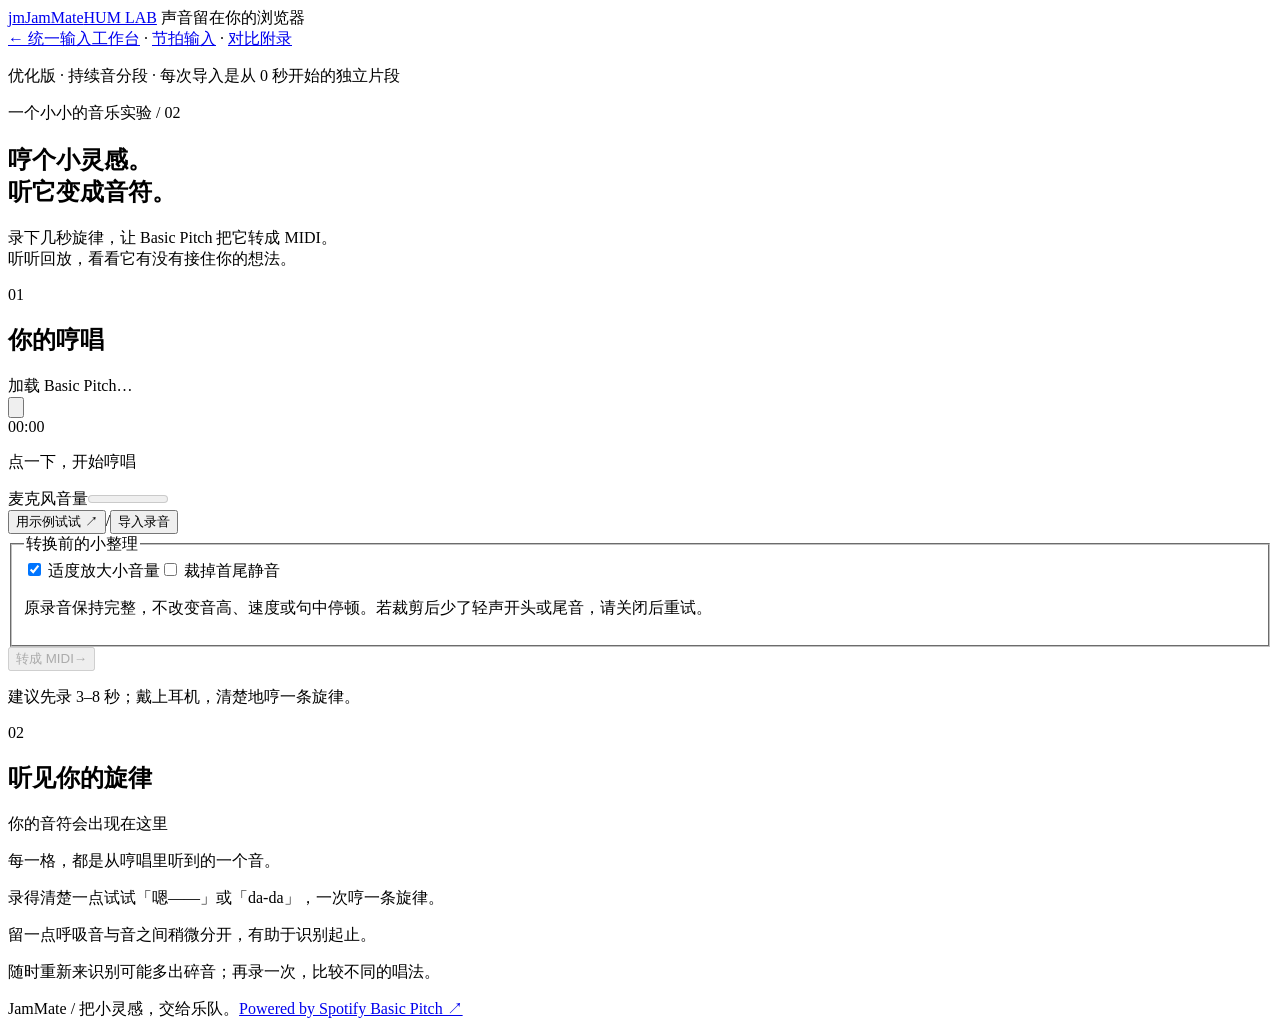
==== web/optimized/src/index.html @ 3d32fcd2 "Export three JamMate inputs for MRT2 handoff" ====
<!doctype html>
<html lang="zh-CN">
<head>
  <meta charset="UTF-8">
  <meta name="viewport" content="width=device-width, initial-scale=1">
  <meta name="theme-color" content="#f5f3ed">
  <meta name="description" content="JamMate 哼唱实验：录一段旋律，用 Spotify Basic Pitch 转成 MIDI，回放并下载。录音在浏览器内处理。">
  <title>JamMate · 哼唱转 MIDI</title>
  <link rel="stylesheet" href="./style.css">
</head>
<body>
  <div class="page">
    <header class="header">
      <a class="brand" href="./" aria-label="JamMate 首页"><span class="brand-mark" aria-hidden="true">j<span>m</span></span>JamMate<span class="lab">HUM LAB</span></a>
      <span class="local-badge"><span aria-hidden="true"></span>声音留在你的浏览器</span>
    </header>

    <main><nav><a href="/">← 统一输入工作台</a> · <a href="/rhythm.html">节拍输入</a> · <a href="/appendix.html">对比附录</a></nav><p class="status">优化版 · 持续音分段 · 每次导入是从 0 秒开始的独立片段</p>
      <section class="intro" aria-labelledby="page-title">
        <p class="eyebrow">一个小小的音乐实验 / 02</p>
        <h1 id="page-title">哼个小灵感。<br><span>听它变成音符。</span></h1>
        <p class="intro-copy">录下几秒旋律，让 Basic Pitch 把它转成 MIDI。<br class="desktop-break">听听回放，看看它有没有接住你的想法。</p>
      </section>

      <section class="workspace" aria-label="哼唱转 MIDI 工作台">
        <div class="capture">
          <div class="panel-heading"><span class="step">01</span><h2>你的哼唱</h2><span id="model-badge" class="model-badge" role="status"><span class="spinner" aria-hidden="true"></span><span id="model-label">加载 Basic Pitch…</span></span></div>
          <div class="recording-zone">
            <div class="record-rings" id="record-rings">
              <button id="record" class="record-button" aria-label="开始录音" type="button">
                <svg id="mic-icon" viewBox="0 0 32 32" fill="none" aria-hidden="true"><rect x="12" y="4" width="8" height="15" rx="4" stroke="currentColor" stroke-width="2"/><path d="M8 14v2a8 8 0 0016 0v-2M16 24v5M11 29h10" stroke="currentColor" stroke-width="2" stroke-linecap="round"/></svg>
                <span id="stop-icon" class="stop-icon" hidden></span>
              </button>
            </div>
            <span id="record-timer" class="record-timer">00:00</span>
            <p id="record-prompt" class="record-prompt">点一下，开始哼唱</p>
            <div class="level-wrap"><span class="level-caption">麦克风音量</span><meter id="input-level" min="0" max="1" value="0" aria-label="麦克风输入音量"></meter></div>
          </div>
          <div class="source-actions"><button id="example" class="text-button" type="button">用示例试试 <span aria-hidden="true">↗</span></button><span aria-hidden="true">/</span><button id="import" class="text-button" type="button">导入录音</button><input id="file" type="file" accept="audio/*,.wav,.mp3,.m4a,.ogg,.webm" hidden></div>
          <div id="original-track" class="original-track" hidden><div class="track-caption"><span id="source-name">原始录音</span><span id="source-duration"></span></div><audio id="original" controls preload="metadata" aria-label="播放原始录音"></audio><a id="download-original" class="download-button original-download" download>下载原录音 ↓</a></div>
          <fieldset class="processing-options"><legend>转换前的小整理</legend><label><input id="normalize" type="checkbox" checked> 适度放大小音量</label><label><input id="trim" type="checkbox"> 裁掉首尾静音</label><p>原录音保持完整，不改变音高、速度或句中停顿。若裁剪后少了轻声开头或尾音，请关闭后重试。</p></fieldset>
          <div id="quality-panel" class="quality-panel" hidden aria-live="polite"><p id="quality-summary"></p><details><summary>查看音频与处理信息</summary><p id="quality-metrics"></p><p id="processing-summary"></p><p>音量检查不能判断旋律是否清晰，也不能修复已录入的失真。声音偏小不一定是噪声。</p></details></div>
          <button id="convert" class="primary-button" type="button" disabled><span>转成 MIDI</span><span aria-hidden="true">→</span></button>
          <button id="retry-model" class="text-button retry" type="button" hidden>重新加载模型</button>
          <p id="status" class="status" role="status" aria-live="polite">建议先录 3–8 秒；戴上耳机，清楚地哼一条旋律。</p>
          <progress id="progress" max="1" value="0" aria-label="转换进度" hidden></progress>
        </div>

        <div class="result">
          <div class="panel-heading"><span class="step">02</span><h2>听见你的旋律</h2><span id="note-count" class="note-count" hidden></span></div>
          <div id="empty" class="empty-state"><div class="empty-score" aria-hidden="true"><span></span><span></span><span></span><span></span><i></i><i></i><i></i><i></i></div><p>你的音符会出现在这里</p><span>每一格，都是从哼唱里听到的一个音。</span></div>
          <div id="result-content" hidden>
            <p id="result-state" class="result-state">自由哼唱 · BPM 未指定 · 保留原节奏</p>
            <label class="variant-label">对比版本<select id="variant"><option value="cleaned">连贯哼唱</option><option value="raw">原始识别</option></select></label>
            <p id="cleanup-summary" class="cleanup-summary"></p>
            <p id="overlap-hint" class="overlap-hint" hidden>有不同音高重叠，可能包含误识别。已保留，方便你对照原声判断。</p>
            <div class="score-top"><span>音符预览</span><span id="result-time"></span></div>
            <canvas id="piano-roll" aria-label="音符图：横轴为时间，纵轴为音高。" role="img"></canvas>
            <div class="playback-controls"><button id="play-midi" class="play-button" type="button"><span aria-hidden="true">▶</span> 听 MIDI</button><label class="tone-label">音色<select id="timbre"><option value="soft">柔和合成器</option><option value="bright">明亮合成器</option><option value="pluck">短促拨弦</option></select></label></div>
            <div class="result-bottom"><div class="export-actions"><a id="download-midi" class="download-button" download="jammate-hum.mid">下载 MIDI ↓</a><a id="download-event" class="download-button" download>旧版输入 JSON ↓</a><a id="download-json" class="download-button" download="jammate-hum.json">下载 JSON ↓</a></div><span id="conversion-time"></span></div>
            <button type="button" id="humming-mrt2-export" class="download-button" disabled>导出 MRT2 输入</button>
            <section id="band-panel" hidden></section>
            <p class="result-hint">试听与下载使用当前版本，时间从原录音开始。<br>试听统一力度，方便比较旋律；外部 MIDI 音源可能不同。</p>
            <details class="export-help"><summary>这些文件有什么用？</summary><p>MIDI 用于音乐软件；JSON 包含两版音符、当前选择、音频检查及处理记录，方便接入 JamMate。</p><p>MIDI 内的 120 BPM 只用于记录时间，并非检测到的速度；没有对齐节拍。JSON 中保留 BPM 未知。原录音请单独下载，刷新页面后需重新导入。</p></details>
          </div>
        </div>
      </section>

      <aside class="tips" aria-label="录音建议"><p><span>录得清楚一点</span>试试「嗯——」或「da-da」，一次哼一条旋律。</p><p><span>留一点呼吸</span>音与音之间稍微分开，有助于识别起止。</p><p><span>随时重新来</span>识别可能多出碎音；再录一次，比较不同的唱法。</p></aside>
    </main>
    <footer><span>JamMate / 把小灵感，交给乐队。</span><a href="https://github.com/spotify/basic-pitch-ts" target="_blank" rel="noreferrer">Powered by Spotify Basic Pitch ↗</a></footer>
  </div>
  <script type="module" src="./app.js"></script>
</body>
</html>
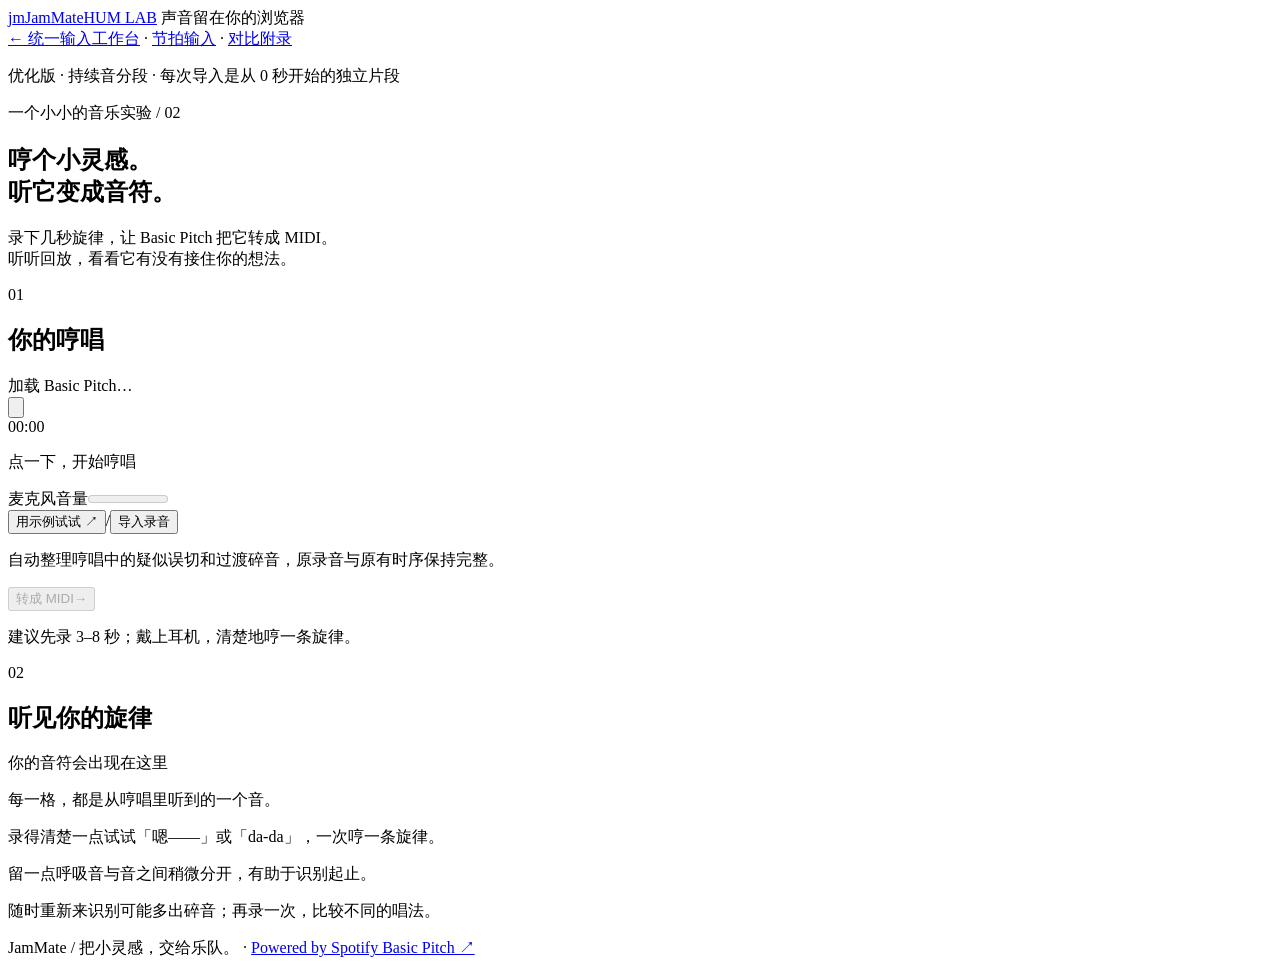
==== commit a695ae9a: "Back up complete JamMate workbench, input recognition and MRT2 integration" ====
--- a/web/optimized/src/index.html
+++ b/web/optimized/src/index.html
@@ -38,7 +38,7 @@
           </div>
           <div class="source-actions"><button id="example" class="text-button" type="button">用示例试试 <span aria-hidden="true">↗</span></button><span aria-hidden="true">/</span><button id="import" class="text-button" type="button">导入录音</button><input id="file" type="file" accept="audio/*,.wav,.mp3,.m4a,.ogg,.webm" hidden></div>
           <div id="original-track" class="original-track" hidden><div class="track-caption"><span id="source-name">原始录音</span><span id="source-duration"></span></div><audio id="original" controls preload="metadata" aria-label="播放原始录音"></audio><a id="download-original" class="download-button original-download" download>下载原录音 ↓</a></div>
-          <fieldset class="processing-options"><legend>转换前的小整理</legend><label><input id="normalize" type="checkbox" checked> 适度放大小音量</label><label><input id="trim" type="checkbox"> 裁掉首尾静音</label><p>原录音保持完整，不改变音高、速度或句中停顿。若裁剪后少了轻声开头或尾音，请关闭后重试。</p></fieldset>
+          <p class="status">自动整理哼唱中的疑似误切和过渡碎音，原录音与原有时序保持完整。</p>
           <div id="quality-panel" class="quality-panel" hidden aria-live="polite"><p id="quality-summary"></p><details><summary>查看音频与处理信息</summary><p id="quality-metrics"></p><p id="processing-summary"></p><p>音量检查不能判断旋律是否清晰，也不能修复已录入的失真。声音偏小不一定是噪声。</p></details></div>
           <button id="convert" class="primary-button" type="button" disabled><span>转成 MIDI</span><span aria-hidden="true">→</span></button>
           <button id="retry-model" class="text-button retry" type="button" hidden>重新加载模型</button>
@@ -51,24 +51,23 @@
           <div id="empty" class="empty-state"><div class="empty-score" aria-hidden="true"><span></span><span></span><span></span><span></span><i></i><i></i><i></i><i></i></div><p>你的音符会出现在这里</p><span>每一格，都是从哼唱里听到的一个音。</span></div>
           <div id="result-content" hidden>
             <p id="result-state" class="result-state">自由哼唱 · BPM 未指定 · 保留原节奏</p>
-            <label class="variant-label">对比版本<select id="variant"><option value="cleaned">连贯哼唱</option><option value="raw">原始识别</option></select></label>
             <p id="cleanup-summary" class="cleanup-summary"></p>
             <p id="overlap-hint" class="overlap-hint" hidden>有不同音高重叠，可能包含误识别。已保留，方便你对照原声判断。</p>
             <div class="score-top"><span>音符预览</span><span id="result-time"></span></div>
             <canvas id="piano-roll" aria-label="音符图：横轴为时间，纵轴为音高。" role="img"></canvas>
             <div class="playback-controls"><button id="play-midi" class="play-button" type="button"><span aria-hidden="true">▶</span> 听 MIDI</button><label class="tone-label">音色<select id="timbre"><option value="soft">柔和合成器</option><option value="bright">明亮合成器</option><option value="pluck">短促拨弦</option></select></label></div>
-            <div class="result-bottom"><div class="export-actions"><a id="download-midi" class="download-button" download="jammate-hum.mid">下载 MIDI ↓</a><a id="download-event" class="download-button" download>旧版输入 JSON ↓</a><a id="download-json" class="download-button" download="jammate-hum.json">下载 JSON ↓</a></div><span id="conversion-time"></span></div>
+            <div class="result-bottom"><div class="export-actions"><a id="download-midi" class="download-button" download="jammate-hum.mid">下载 MIDI ↓</a><a id="download-event" class="download-button" download>下载 InputEvent ↓</a><a id="download-json" class="download-button" download="jammate-hum.json">下载 JSON ↓</a></div><span id="conversion-time"></span></div>
             <button type="button" id="humming-mrt2-export" class="download-button" disabled>导出 MRT2 输入</button>
             <section id="band-panel" hidden></section>
-            <p class="result-hint">试听与下载使用当前版本，时间从原录音开始。<br>试听统一力度，方便比较旋律；外部 MIDI 音源可能不同。</p>
-            <details class="export-help"><summary>这些文件有什么用？</summary><p>MIDI 用于音乐软件；JSON 包含两版音符、当前选择、音频检查及处理记录，方便接入 JamMate。</p><p>MIDI 内的 120 BPM 只用于记录时间，并非检测到的速度；没有对齐节拍。JSON 中保留 BPM 未知。原录音请单独下载，刷新页面后需重新导入。</p></details>
+            <p class="result-hint">试听、MIDI 和 InputEvent 使用同一份旋律，时间从原录音开始。<br>试听统一力度；外部 MIDI 音源可能不同。</p>
+            <details class="export-help"><summary>这些文件有什么用？</summary><p>MIDI 用于音乐软件；InputEvent 用于接入 JamMate；JSON 保留原始识别、过滤记录及最终旋律，便于排查误删。</p><p>MIDI 内的 120 BPM 只用于记录时间，并非检测到的速度；没有对齐节拍。JSON 中保留 BPM 未知。原录音请单独下载，刷新页面后需重新导入。</p></details>
           </div>
         </div>
       </section>
 
       <aside class="tips" aria-label="录音建议"><p><span>录得清楚一点</span>试试「嗯——」或「da-da」，一次哼一条旋律。</p><p><span>留一点呼吸</span>音与音之间稍微分开，有助于识别起止。</p><p><span>随时重新来</span>识别可能多出碎音；再录一次，比较不同的唱法。</p></aside>
     </main>
-    <footer><span>JamMate / 把小灵感，交给乐队。</span><a href="https://github.com/spotify/basic-pitch-ts" target="_blank" rel="noreferrer">Powered by Spotify Basic Pitch ↗</a></footer>
+    <footer><span>JamMate / 把小灵感，交给乐队。 · <span id="pipeline-version"></span></span><a href="https://github.com/spotify/basic-pitch-ts" target="_blank" rel="noreferrer">Powered by Spotify Basic Pitch ↗</a></footer>
   </div>
   <script type="module" src="./app.js"></script>
 </body>
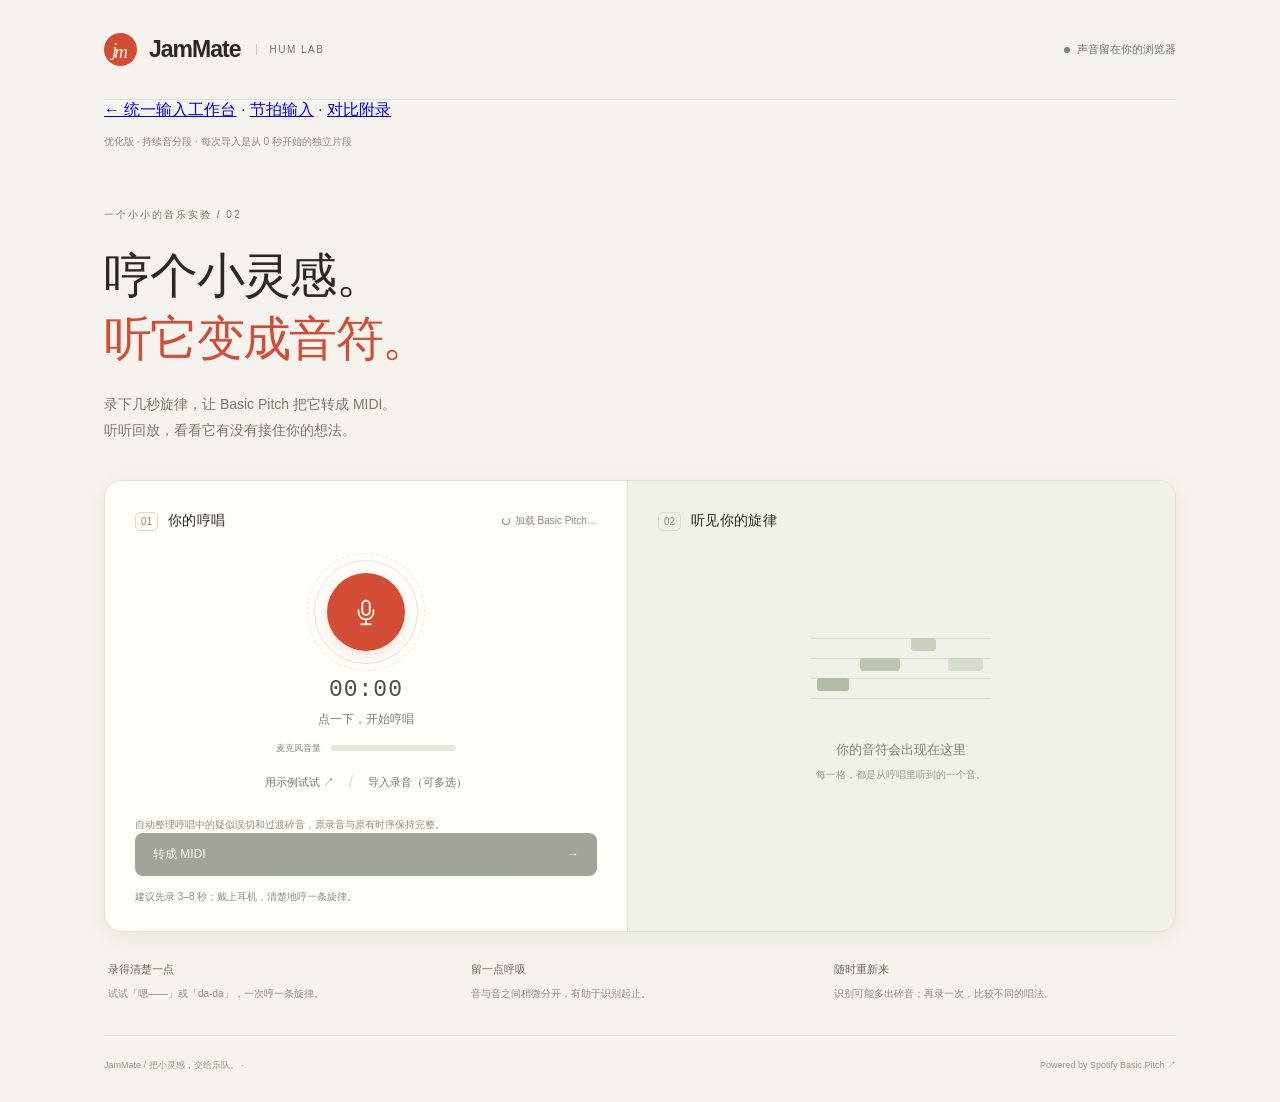
==== commit 2fd5e0c1: "Preserve full input workbench with editable humming and rhythm" ====
--- a/web/optimized/src/index.html
+++ b/web/optimized/src/index.html
@@ -36,7 +36,8 @@
             <p id="record-prompt" class="record-prompt">点一下，开始哼唱</p>
             <div class="level-wrap"><span class="level-caption">麦克风音量</span><meter id="input-level" min="0" max="1" value="0" aria-label="麦克风输入音量"></meter></div>
           </div>
-          <div class="source-actions"><button id="example" class="text-button" type="button">用示例试试 <span aria-hidden="true">↗</span></button><span aria-hidden="true">/</span><button id="import" class="text-button" type="button">导入录音</button><input id="file" type="file" accept="audio/*,.wav,.mp3,.m4a,.ogg,.webm" hidden></div>
+          <div class="source-actions"><button id="example" class="text-button" type="button">用示例试试 <span aria-hidden="true">↗</span></button><span aria-hidden="true">/</span><button id="import" class="text-button" type="button">导入录音（可多选）</button><input id="file" type="file" multiple accept="audio/*,.wav,.mp3,.m4a,.ogg,.webm" hidden></div>
+          <label class="review-control" id="take-picker" hidden>当前录音<select id="take"></select></label>
           <div id="original-track" class="original-track" hidden><div class="track-caption"><span id="source-name">原始录音</span><span id="source-duration"></span></div><audio id="original" controls preload="metadata" aria-label="播放原始录音"></audio><a id="download-original" class="download-button original-download" download>下载原录音 ↓</a></div>
           <p class="status">自动整理哼唱中的疑似误切和过渡碎音，原录音与原有时序保持完整。</p>
           <div id="quality-panel" class="quality-panel" hidden aria-live="polite"><p id="quality-summary"></p><details><summary>查看音频与处理信息</summary><p id="quality-metrics"></p><p id="processing-summary"></p><p>音量检查不能判断旋律是否清晰，也不能修复已录入的失真。声音偏小不一定是噪声。</p></details></div>
@@ -51,16 +52,26 @@
           <div id="empty" class="empty-state"><div class="empty-score" aria-hidden="true"><span></span><span></span><span></span><span></span><i></i><i></i><i></i><i></i></div><p>你的音符会出现在这里</p><span>每一格，都是从哼唱里听到的一个音。</span></div>
           <div id="result-content" hidden>
             <p id="result-state" class="result-state">自由哼唱 · BPM 未指定 · 保留原节奏</p>
+            <label class="review-control">对比版本<select id="revision"><option value="current">BPM 短音过滤＋独立起音保护（默认）</option><option value="previous">旧版 D</option></select></label>
             <p id="cleanup-summary" class="cleanup-summary"></p>
+            <label class="review-control" id="region-picker" hidden>MIDI 试听范围<select id="region"><option value="">全段</option></select></label>
             <p id="overlap-hint" class="overlap-hint" hidden>有不同音高重叠，可能包含误识别。已保留，方便你对照原声判断。</p>
-            <div class="score-top"><span>音符预览</span><span id="result-time"></span></div>
-            <canvas id="piano-roll" aria-label="音符图：横轴为时间，纵轴为音高。" role="img"></canvas>
+            <div class="score-top"><span>旋律音轨 · 点音符可编辑</span><span id="result-time"></span></div>
+            <canvas id="piano-roll" aria-label="旋律音轨。也可在下方选择音符并编辑。" role="img"></canvas>
+            <div class="note-tools" aria-label="音符编辑">
+              <label for="note-select">当前音符</label>
+              <select id="note-select" aria-label="当前音符"></select>
+              <button id="edit-note" type="button">编辑</button>
+              <button id="add-note" type="button">＋ 添加音符</button>
+              <button id="undo-note" type="button">撤销上一步</button>
+            </div>
             <div class="playback-controls"><button id="play-midi" class="play-button" type="button"><span aria-hidden="true">▶</span> 听 MIDI</button><label class="tone-label">音色<select id="timbre"><option value="soft">柔和合成器</option><option value="bright">明亮合成器</option><option value="pluck">短促拨弦</option></select></label></div>
-            <div class="result-bottom"><div class="export-actions"><a id="download-midi" class="download-button" download="jammate-hum.mid">下载 MIDI ↓</a><a id="download-event" class="download-button" download>下载 InputEvent ↓</a><a id="download-json" class="download-button" download="jammate-hum.json">下载 JSON ↓</a></div><span id="conversion-time"></span></div>
+            <div class="confirm-row"><button id="confirm-melody" class="play-button" type="button">确认旋律</button><span id="edit-status" role="status" aria-live="polite"></span></div>
+            <div class="result-bottom"><div class="export-actions"><a id="download-midi" class="download-button" aria-disabled="true" download="jammate-hum.mid">下载 MIDI ↓</a><a id="download-event" class="download-button" aria-disabled="true" download>下载 InputEvent ↓</a><a id="download-json" class="download-button" aria-disabled="true" download="jammate-hum.json">下载 JSON ↓</a></div><span id="conversion-time"></span></div>
             <button type="button" id="humming-mrt2-export" class="download-button" disabled>导出 MRT2 输入</button>
             <section id="band-panel" hidden></section>
-            <p class="result-hint">试听、MIDI 和 InputEvent 使用同一份旋律，时间从原录音开始。<br>试听统一力度；外部 MIDI 音源可能不同。</p>
-            <details class="export-help"><summary>这些文件有什么用？</summary><p>MIDI 用于音乐软件；InputEvent 用于接入 JamMate；JSON 保留原始识别、过滤记录及最终旋律，便于排查误删。</p><p>MIDI 内的 120 BPM 只用于记录时间，并非检测到的速度；没有对齐节拍。JSON 中保留 BPM 未知。原录音请单独下载，刷新页面后需重新导入。</p></details>
+            <p class="result-hint">试听跟随当前音轨，下载使用最近一次确认的旋律。</p>
+            <details class="export-help"><summary>这些文件有什么用？</summary><p>MIDI 用于音乐软件，InputEvent 用于接入 JamMate。JSON 记录识别结果和短音过滤的门槛。</p><p>估计的 BPM 只用于过滤。MIDI 按原录音的时间播放，文件内用 120 BPM 编码时间。原录音可单独下载。</p></details>
           </div>
         </div>
       </section>
@@ -69,6 +80,23 @@
     </main>
     <footer><span>JamMate / 把小灵感，交给乐队。 · <span id="pipeline-version"></span></span><a href="https://github.com/spotify/basic-pitch-ts" target="_blank" rel="noreferrer">Powered by Spotify Basic Pitch ↗</a></footer>
   </div>
+  <dialog id="note-dialog" aria-labelledby="note-title">
+    <form id="note-form">
+      <h2 id="note-title">编辑音符</h2>
+      <div class="note-fields">
+        <label>开始（秒）<input id="note-start" type="number" min="0" step="any" required></label>
+        <label>结束（秒）<input id="note-end" type="number" min="0" step="any" required></label>
+        <label>音高<select id="note-pitch"></select></label>
+        <label>力度（1–127）<input id="note-velocity" type="number" min="1" max="127" step="1" required></label>
+      </div>
+      <p id="note-error" role="alert"></p>
+      <div class="dialog-actions">
+        <button id="remove-note" type="button">删除音符</button>
+        <button id="cancel-note" type="button">取消</button>
+        <button class="play-button" type="submit">应用到音轨</button>
+      </div>
+    </form>
+  </dialog>
   <script type="module" src="./app.js"></script>
 </body>
 </html>
--- a/web/optimized/src/style.css
+++ b/web/optimized/src/style.css
@@ -0,0 +1,50 @@
+:root{font-family:Inter,"Segoe UI","PingFang SC","Microsoft YaHei",sans-serif;color:#282922;background:#f5f3ed;font-synthesis:none;--muted:#77796e;--line:#e1e2d7;--red:#d34d34;--green:#556249}*{box-sizing:border-box}body{margin:0}.page{max-width:1160px;margin:auto;padding:0 44px}button,a,select{-webkit-tap-highlight-color:transparent}button,select{font:inherit}button,a{touch-action:manipulation}button{cursor:pointer}button:disabled{cursor:not-allowed;opacity:.45}button:focus-visible,a:focus-visible,select:focus-visible{outline:3px solid #9daaa3;outline-offset:4px}[hidden]{display:none!important}.header{height:100px;display:flex;align-items:center;justify-content:space-between;border-bottom:1px solid var(--line);gap:18px}.brand{font-weight:650;font-size:23px;letter-spacing:-1px;display:flex;align-items:center;gap:12px;color:inherit;text-decoration:none}.brand-mark{width:33px;height:33px;border-radius:50%;background:var(--red);color:#fff5e9;font:italic 19px Georgia,serif;display:flex;align-items:center;justify-content:center;letter-spacing:-3px;padding-right:4px}.brand-mark span{transform:translateY(2px)}.lab{font-size:10px;letter-spacing:1.5px;font-weight:500;color:var(--muted);border-left:1px solid #c9cbbd;padding-left:12px;margin-left:4px}.local-badge{font-size:11px;color:#6c7564;display:flex;align-items:center;gap:7px;white-space:nowrap}.local-badge>span{height:6px;width:6px;background:#788967;border-radius:50%}.intro{padding:58px 0 36px}.eyebrow{font-size:10px;letter-spacing:2px;color:var(--muted);margin:0 0 22px}h1{font-size:48px;font-weight:550;line-height:1.32;letter-spacing:-1.7px;margin:0}h1>span{color:var(--red)}.intro-copy{font-size:14px;line-height:1.9;color:#777b70;margin:20px 0 0}.workspace{display:grid;grid-template-columns:1fr 1.05fr;border:1px solid var(--line);border-radius:18px;background:#fffef9;overflow:hidden;box-shadow:0 5px 20px #2e3b2010}.capture,.result{padding:27px 30px 26px;min-width:0}.result{border-left:1px solid var(--line);background:#f0f1e8}.panel-heading{display:flex;align-items:center;gap:10px;min-height:27px;flex-wrap:wrap}h2{font-size:14px;font-weight:550;margin:0;letter-spacing:.3px}.step{font-size:10px;color:#878b7e;font-variant-numeric:tabular-nums;border:1px solid #d8ddcd;border-radius:5px;padding:3px 5px}.model-badge{margin-left:auto;color:#85887e;font-size:10px;display:flex;align-items:center;gap:5px}.model-badge.ready{color:#61784c}.model-badge.failed{color:#b94d3e}.spinner{display:inline-block;height:8px;width:8px;border:1px solid currentColor;border-top-color:transparent;border-radius:50%;animation:spin 1s linear infinite}.ready .spinner,.failed .spinner{animation:none;background:currentColor;border:0;height:5px;width:5px}.recording-zone{display:flex;align-items:center;flex-direction:column;padding:25px 0 14px}.record-rings{padding:12px;border-radius:50%;border:1px solid #f2e0d7;position:relative;margin:0 0 13px}.record-rings:before{content:"";position:absolute;inset:-8px;border:1px dashed #ece5da;border-radius:50%;pointer-events:none}.record-button{width:78px;height:78px;border-radius:50%;border:0;display:grid;place-items:center;background:var(--red);color:#fff9ef;box-shadow:0 5px 13px #bb422523;transition:transform .15s,background .15s}.record-button:hover{background:#bf422d;transform:translateY(-2px)}.record-button svg{width:30px;height:30px}.stop-icon{width:20px;height:20px;border-radius:3px;background:currentColor}.record-rings.recording{border-color:#d34d3470}.record-rings.recording:before{animation:pulse 1.2s ease-out infinite;border-color:#d34d3470}.record-timer{font-family:ui-monospace,Consolas,monospace;font-size:23px;letter-spacing:1px;color:#4b5043;font-variant-numeric:tabular-nums}.record-prompt{font-size:12px;margin:8px 0 14px;color:#787e6d}.level-wrap{display:flex;align-items:center;gap:10px;width:180px}.level-caption{font-size:9px;color:#8b8e84;white-space:nowrap}meter{height:6px;width:100%;background:#e5e8de;border-radius:5px}meter::-webkit-meter-bar{background:#e5e8de;border:0;height:5px;border-radius:5px}meter::-webkit-meter-optimum-value{background:#879972;border-radius:5px}.source-actions{display:flex;justify-content:center;align-items:center;gap:13px;color:#dadbd1;margin:0 0 20px}.text-button{background:transparent;border:0;color:#717963;padding:6px 2px;font-size:11px}.text-button:hover{color:var(--red)}.original-track{margin:0 0 15px}.track-caption{display:flex;justify-content:space-between;gap:12px;font-size:10px;color:#7d8372;margin-bottom:7px}.track-caption #source-name{max-width:75%;overflow:hidden;text-overflow:ellipsis;white-space:nowrap}audio{width:100%;height:34px;display:block}.primary-button{width:100%;background:#2e392a;color:#f9f6ee;border:0;border-radius:8px;padding:13px 18px;font-size:12px;display:flex;align-items:center;justify-content:space-between;transition:background .15s}.primary-button:hover:not(:disabled){background:#44543b}.status{margin:12px 0 0;color:#8a8d80;font-size:10px;line-height:1.7;min-height:17px}.status.error{color:#b54132}.retry{display:block;margin-top:6px}progress{display:block;width:100%;height:4px;border:0;margin-top:10px;accent-color:#8b9c73}progress::-webkit-progress-bar{background:#e7e9df;border-radius:3px}progress::-webkit-progress-value{background:#8b9c73;border-radius:3px}.note-count{margin-left:auto;font-size:10px;color:#6d7a5a}.empty-state{min-height:330px;display:flex;flex-direction:column;align-items:center;justify-content:center}.empty-score{width:180px;height:100px;position:relative;margin:0 0 23px}.empty-score>span{height:1px;background:#dbdfd1;width:100%;position:absolute;top:20%}.empty-score>span:nth-child(2){top:40%}.empty-score>span:nth-child(3){top:60%}.empty-score>span:nth-child(4){top:80%}.empty-score>i{width:32px;height:13px;border-radius:3px;background:#b2bda3;position:absolute;left:6px;top:60%}.empty-score>i:nth-of-type(2){left:49px;top:40%;width:40px;opacity:.8}.empty-score>i:nth-of-type(3){left:100px;top:20%;width:25px;opacity:.6}.empty-score>i:nth-of-type(4){left:137px;top:40%;width:35px;opacity:.4}.empty-state>p{font-size:13px;color:#7f8871;margin:0 0 9px}.empty-state>span{font-size:10px;color:#989e8d;text-align:center}.score-top{display:flex;justify-content:space-between;font-size:10px;color:#8b927f;margin:29px 0 10px}canvas{width:100%;height:205px;display:block}.playback-controls{display:flex;gap:15px;align-items:center;justify-content:space-between;margin-top:17px;flex-wrap:wrap}.play-button{background:#5b6a4b;color:#fffdf5;border:0;padding:11px 18px;border-radius:8px;font-size:11px;min-width:115px}.play-button:hover{background:#49593b}.tone-label{display:flex;align-items:center;gap:7px;color:#808a72;font-size:10px}select{background:transparent;border:1px solid #d4dac7;border-radius:6px;padding:7px 6px;color:#58654b;font-size:10px;max-width:145px}.result-bottom{display:flex;justify-content:space-between;align-items:center;margin-top:20px;gap:10px}.download-button{text-decoration:none;color:#5b6b4c;font-size:11px;cursor:pointer;display:flex;gap:12px;align-items:center}.download-button:hover{text-decoration:underline}#conversion-time{font-size:9px;color:#939c85}.result-hint{font-size:10px;color:#909883;line-height:1.8;margin:18px 0 0}.tips{display:grid;grid-template-columns:repeat(3,1fr);gap:25px;padding:27px 4px 32px}.tips p{font-size:10px;line-height:1.9;color:#8c9083;margin:0}.tips span{display:block;color:#686f5d;font-size:11px;margin-bottom:4px}footer{border-top:1px solid var(--line);padding:23px 0 30px;display:flex;justify-content:space-between;gap:15px;color:#96998d;font-size:9px}footer a{color:inherit;text-decoration:none}footer a:hover{color:var(--green)}@keyframes spin{to{transform:rotate(360deg)}}@keyframes pulse{to{transform:scale(1.09);opacity:.3}}@media(max-width:760px){.page{padding:0 22px}.header{height:76px}.local-badge{font-size:9px}.lab{display:none}.intro{padding:38px 0 30px}h1{font-size:38px}.intro-copy{font-size:12px}.workspace{grid-template-columns:1fr}.result{border-left:0;border-top:1px solid var(--line)}.capture,.result{padding:24px}.empty-state{min-height:240px}.tips{gap:16px}.tips p{font-size:10px}.tips span{font-size:10px}footer{flex-direction:column;gap:9px}}@media(max-width:380px){.page{padding:0 14px}.local-badge{font-size:8px;gap:4px}.brand{font-size:20px;gap:7px}.capture,.result{padding:20px 17px}.tips{grid-template-columns:1fr;gap:13px}h1{font-size:34px}.playback-controls{gap:12px}.tone-label{font-size:9px}select{max-width:132px}.model-badge{font-size:9px}.desktop-break{display:none}}@media(prefers-reduced-motion:reduce){*,*:before{animation:none!important;transition:none!important}}
+/* Input preparation and traceable output controls. */
+.original-download{justify-content:flex-end;margin-top:9px;font-size:10px}
+.processing-options{margin:14px 0;padding:12px;border:1px solid var(--line);border-radius:8px;min-width:0}
+.processing-options legend{font-size:11px;color:#59634d;padding:0 5px}
+.processing-options label{display:flex;align-items:center;gap:6px;font-size:11px;line-height:1.8;margin:3px 0;color:#5c6652}
+.processing-options input{accent-color:#596e47;width:15px;height:15px;margin:0}
+.processing-options p{font-size:10px;line-height:1.7;color:#808577;margin:8px 0 0}
+.quality-panel{padding:11px 12px;margin-bottom:14px;background:#f1f4eb;border-radius:8px;color:#5b6d4d;font-size:11px;line-height:1.75;overflow-wrap:anywhere}
+.quality-panel[data-quality=warning]{background:#faf0dc;color:#826123}
+.quality-panel[data-quality=rejected]{background:#fae8e1;color:#a14731}
+.quality-panel p{margin:0 0 6px}.quality-panel p:last-child{margin-bottom:0}
+.quality-panel details,.export-help{font-size:10px;line-height:1.8}
+summary{cursor:pointer}summary:focus-visible,input:focus-visible{outline:3px solid #9daaa3;outline-offset:3px}
+.quality-panel details[open] summary{margin-bottom:8px}
+.result-state{font-size:10px;color:#647951;line-height:1.8;margin:20px 0 13px}
+.variant-label{display:flex;align-items:center;gap:12px;font-size:11px;color:#59694b}
+.variant-label select{min-width:120px;background:#fffef9}
+.cleanup-summary{font-size:10px;line-height:1.8;color:#77816a;margin:10px 0}
+.overlap-hint{font-size:10px;line-height:1.8;color:#8a6c35;background:#eeeadb;border-radius:6px;padding:9px 11px}
+.score-top{margin-top:19px}.export-actions{display:flex;flex-wrap:wrap;gap:16px}
+.result-bottom{flex-wrap:wrap;row-gap:10px}.export-help{color:#77816a;margin-top:12px}
+.export-help p{margin:7px 0}.download-button[aria-disabled=true]{pointer-events:none;opacity:.4}
+@media(max-width:760px){.quality-panel{font-size:11px}.export-actions{gap:22px}.result-state{margin-top:17px}}
+#band-panel { margin-block: 1.25rem; padding: 1rem; border: 1px solid #c6cbbd; border-radius: .75rem; background: #fafbf6; color: #293228; }
+#band-panel h3 { margin-top: 0; }
+#band-panel button { padding: .6rem 1rem; margin: 0 .6rem .4rem 0; border: 0; border-radius: .4rem; background: #34593c; color: white; cursor: pointer; }
+#band-panel button:disabled { opacity: .6; }
+#band-panel audio { width: 100%; max-width: 28rem; }
+#band-panel a { color: #315640; }
+.review-control{display:flex;align-items:center;gap:.75em;margin:10px 0;color:#53604f;font-size:12px}
+.review-control select{min-width:0;max-width:75%;padding:5px 8px;border:1px solid var(--line);border-radius:6px;background:#fffef9;color:inherit}
+.note-tools,.confirm-row,.dialog-actions{display:flex;align-items:center;flex-wrap:wrap;gap:8px}
+.note-tools{margin:6px 0 16px;color:#53604f;font-size:12px}
+.note-tools select{max-width:100%;min-width:0}
+.note-tools button,.dialog-actions button:not(.play-button){border:1px solid #c8cebf;background:#fffef9;border-radius:6px;padding:6px 10px;color:#37462f;cursor:pointer}
+.note-tools button:disabled,.confirm-row button:disabled{opacity:.5;cursor:default}
+#piano-roll{cursor:pointer}
+.confirm-row{margin:16px 0;border-top:1px solid var(--line);padding-top:16px}
+#edit-status{font-size:12px;color:#526247}
+#note-dialog{width:min(370px,90vw);box-sizing:border-box;padding:23px;border:1px solid var(--line);border-radius:14px;background:#fffef9;color:#293228;box-shadow:0 15px 65px #26302533}
+#note-dialog::backdrop{background:#20271d66}
+#note-title{margin:0 0 16px;font-size:18px}
+.note-fields{display:grid;grid-template-columns:1fr 1fr;gap:12px}
+.note-fields label{display:grid;gap:4px;font-size:12px;color:#53604f}
+.note-fields input,.note-fields select,.note-tools select{font:inherit;border:1px solid #c8cebf;background:white;border-radius:5px;padding:6px;box-sizing:border-box;width:100%}
+.note-tools select{width:auto}
+.note-fields input{min-width:0}
+#note-error{color:#a14731;font-size:12px}
+.dialog-actions{justify-content:flex-end}.dialog-actions #remove-note{margin-right:auto;color:#984631}
